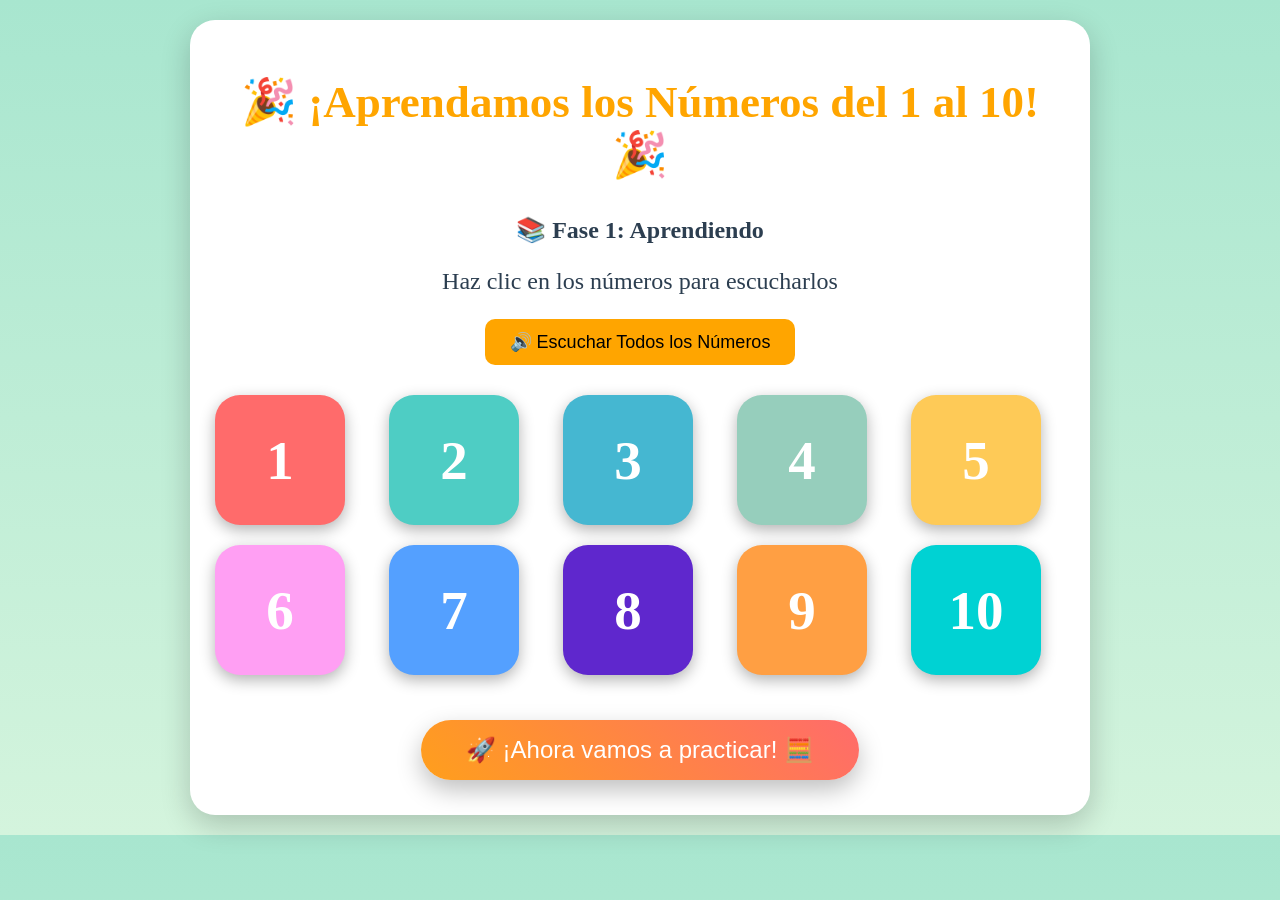
==== actividad2.html @ 5c6880c6 "Add files via upload" ====
<!DOCTYPE html>
<html lang="es">
<head>
    <meta charset="UTF-8">
    <meta name="viewport" content="width=device-width, initial-scale=1.0">
    <title>¡Aprendamos los Números!</title>
    <link rel="icon" href="img/icono.png">
    
    <link rel="stylesheet" href="css/styles.css">
</head>
<body>

    <div class="contenedor">
        <h1>🎉 ¡Aprendamos los Números del 1 al 10! 🎉</h1>

        <!-- SECCIÓN APRENDIENDO -->
        <div class="seccion" id="seccionAprender">
            <h2 style="color:#2c3e50;">📚 Fase 1: Aprendiendo</h2>
            <p style="font-size:24px; color:#2c3e50;">Haz clic en los números para escucharlos</p>

            <button onclick="escucharTodos()">
                🔊 Escuchar Todos los Números
            </button>

            <div class="numeros" id="numerosContainer"></div>
        </div>

        <button class="btn-transition" onclick="window.location.href='actividad3.html'">
            🚀 ¡Ahora vamos a practicar! 🧮
        </button>

        <!-- SECCIÓN PRACTICANDO -->
        <div class="seccion" id="seccionPracticar" style="display: none;">
            <h2 style="color:#2c3e50;">🧮 Fase 2: Aplicando lo aprendido</h2>
            <p style="font-size:22px; color:#2c3e50;">¿Cuántos objetos ves? Toca el número correcto</p>
            <div class="grupo-objetos" id="conteoContainer"></div>
        </div>

        <button id="volverInicioBtn" class="btn-transition" style="display:none;" onclick="volverAlInicio()">
            🔙 Volver al inicio
        </button>
    </div>

    <!-- Audios -->
    <audio id="correctSound" src="https://assets.mixkit.co/active_storage/sfx/2702/2702-preview.mp3"></audio>
    <audio id="errorSound" src="https://assets.mixkit.co/active_storage/sfx/2955/2955-preview.mp3"></audio>

    <canvas id="confetti"></canvas>

    <script src="js/actividad2.js"></script>
</body>
</html>
---- css/styles.css ----
/* styles.css - combinado desde index.html, actividad2.html, actividad3.html, bienvenido.html */

/* index.html styles */
body { background: linear-gradient(to bottom, #87CEEB, #ffffff); font-family: Arial, sans-serif; text-align: center; margin: 0; padding: 20px; }
h1 { color: #ff6600; font-size: 40px; margin-bottom: 20px; }
.contenedor { width: 850px; margin: auto; padding: 30px; border-radius: 20px; background-image: url('../img/fondo.jpg'); background-size: cover; background-position: center; box-shadow: 0px 0px 20px rgba(0,0,0,0.5); }
.contenido { background-color: rgba(15,101,104,0.9); padding: 20px; border-radius: 20px; }
input { padding: 12px; width: 250px; border-radius: 10px; border: 2px solid orange; margin-bottom: 20px; font-size: 16px; }
h3 { color: white; }
.avatares { display: grid; grid-template-columns: repeat(3, 1fr); gap: 20px; justify-items: center; margin: 20px 0; }
.avatares img { width: 120px; height: 120px; object-fit: cover; border-radius: 15px; cursor: pointer; transition: transform 0.3s; border: 3px solid transparent; background-color: white; }
.avatares img:hover { transform: scale(1.1); border: 3px solid orange; }
.seleccionado { border: 4px solid yellow !important; }
button { padding: 12px 25px; background-color: orange; border: none; border-radius: 10px; font-size: 18px; cursor: pointer; transition: 0.3s; }
button:hover { background-color: #ff6600; color: white; }
canvas { position: fixed; top: 0; left: 0; width: 100%; height: 100%; pointer-events: none; z-index: 9999; }

/* actividad2.html styles */
body.activity2, body { font-family: 'Comic Sans MS', cursive; background: linear-gradient(to bottom, #a8e6cf, #d4f4dd); margin: 0; padding: 20px; text-align: center; }
h1 { color: #ff6b6b; font-size: 42px; margin-bottom: 10px; text-shadow: 3px 3px 0px #fff; }
.contenedor { max-width: 1000px; margin: auto; background: white; border-radius: 25px; padding: 25px; box-shadow: 0 10px 30px rgba(0,0,0,0.2); }
.seccion { margin: 35px 0; }
.numeros { display: grid; grid-template-columns: repeat(5, 1fr); gap: 20px; margin: 30px 0; }
.numero { width: 130px; height: 130px; font-size: 55px; font-weight: bold; color: white; border-radius: 25px; display: flex; align-items: center; justify-content: center; cursor: pointer; transition: all 0.4s ease; box-shadow: 0 5px 15px rgba(0,0,0,0.3); }
.numero:hover { transform: scale(1.15); }
.numero.activo { transform: scale(1.35); box-shadow: 0 0 40px 20px #ffff00, 0 0 60px 30px #ffeb3b, 0 0 80px 40px #ff9800; border: 6px solid #fff; z-index: 10; }
.btn-transition { padding: 20px 50px; font-size: 28px; background: linear-gradient(45deg, #ff9f1c, #ff6b6b); color: white; border: none; border-radius: 50px; cursor: pointer; margin: 30px 0; box-shadow: 0 10px 25px rgba(0,0,0,0.25); transition: all 0.4s; }
.btn-transition:hover { transform: scale(1.1) translateY(-5px); }
.conteo { margin: 40px 0; }
.grupo-objetos { display: grid; grid-template-columns: repeat(auto-fit, minmax(280px, 1fr)); gap: 25px; margin: 25px 0; }
.card { background: #f8f9fa; border-radius: 20px; padding: 20px; box-shadow: 0 5px 15px rgba(0,0,0,0.1); }
.objetos { font-size: 60px; margin: 15px 0; min-height: 80px; }
.opciones { display: flex; justify-content: center; gap: 12px; flex-wrap: wrap; margin-top: 15px; }
.opcion { width: 60px; height: 60px; font-size: 28px; font-weight: bold; border-radius: 50%; display: flex; align-items: center; justify-content: center; cursor: pointer; transition: all 0.3s; }

/* actividad3.html styles */
body.activity3 { font-family: 'Comic Sans MS', cursive, sans-serif; background: linear-gradient(to bottom, #a8e6cf, #d4f4dd); }
.header-image { max-width: 180px; margin: 15px auto; }
.progress-container { margin: 20px 0 25px; }
.progress-bar { height: 14px; background: #ddd; border-radius: 10px; overflow: hidden; }
.progress { height: 100%; background: linear-gradient(90deg, #4ecdc4, #45b7d1); width: 0%; transition: width 0.6s ease; }
.grupo-objetos { display: grid; grid-template-columns: repeat(auto-fit, minmax(260px, 1fr)); gap: 20px; margin: 30px 0; }
.card { background: #f8f9fa; border-radius: 25px; padding: 20px; box-shadow: 0 8px 20px rgba(0,0,0,0.1); transition: all 0.3s; position: relative; }
.card.completed { background: #e8f8f0; border: 3px solid #27ae60; }
.card.completed::after { content: "✅ Completado"; position: absolute; top: 12px; right: 12px; background: #27ae60; color: white; font-size: 14px; padding: 4px 10px; border-radius: 20px; }
.pregunta-container { display: flex; align-items: center; justify-content: center; gap: 12px; margin-bottom: 15px; min-height: 55px; }
.pregunta-texto { font-size: 19px; color: #2c3e50; font-weight: bold; }
.cantidad-circular { width: 52px; height: 52px; background: linear-gradient(45deg, #4ecdc4, #45b7d1); color: white; font-size: 24px; border-radius: 50%; display: flex; align-items: center; justify-content: center; box-shadow: 0 5px 15px rgba(0,0,0,0.3); border: 4px solid white; cursor: pointer; }
.objetos { font-size: 38px; margin: 15px 0; min-height: 55px; line-height: 1.1; }
.opciones { display: flex; justify-content: center; gap: 8px; flex-wrap: wrap; margin-top: 15px; }
.opcion { width: 48px; height: 48px; font-size: 22px; font-weight: bold; border-radius: 50%; display: flex; align-items: center; justify-content: center; cursor: pointer; background: #ff6b6b; color: white; transition: all 0.2s; }
.opcion:hover { transform: scale(1.2); }
.resultado { margin-top: 12px; font-size: 19px; min-height: 32px; font-weight: bold; }
.btn-transition { padding: 16px 45px; font-size: 24px; background: linear-gradient(45deg, #ff9f1c, #ff6b6b); color: white; border: none; border-radius: 50px; cursor: pointer; margin: 10px 8px; }

/* bienvenido.html styles */
body.bienvenido { background: linear-gradient(to bottom, #87CEEB, white); font-family: Arial, sans-serif; text-align: center; padding-top: 50px; }
.caja { width: 500px; margin: auto; background: white; padding: 30px; border-radius: 20px; box-shadow: 0px 0px 20px gray; }
h1 { color: orange; font-size: 45px; }
h2 { color: #333; }
img { width: 200px; height: 200px; object-fit: cover; border-radius: 20px; margin-top: 20px; background-color: white; }
.caja button { margin-top: 25px; padding: 12px 25px; border: none; border-radius: 10px; background-color: orange; color: white; font-size: 18px; cursor: pointer; }
.caja button:hover { background-color: #ff6600; }

/* helpers */
.hidden { display: none !important; }

/* end of styles */
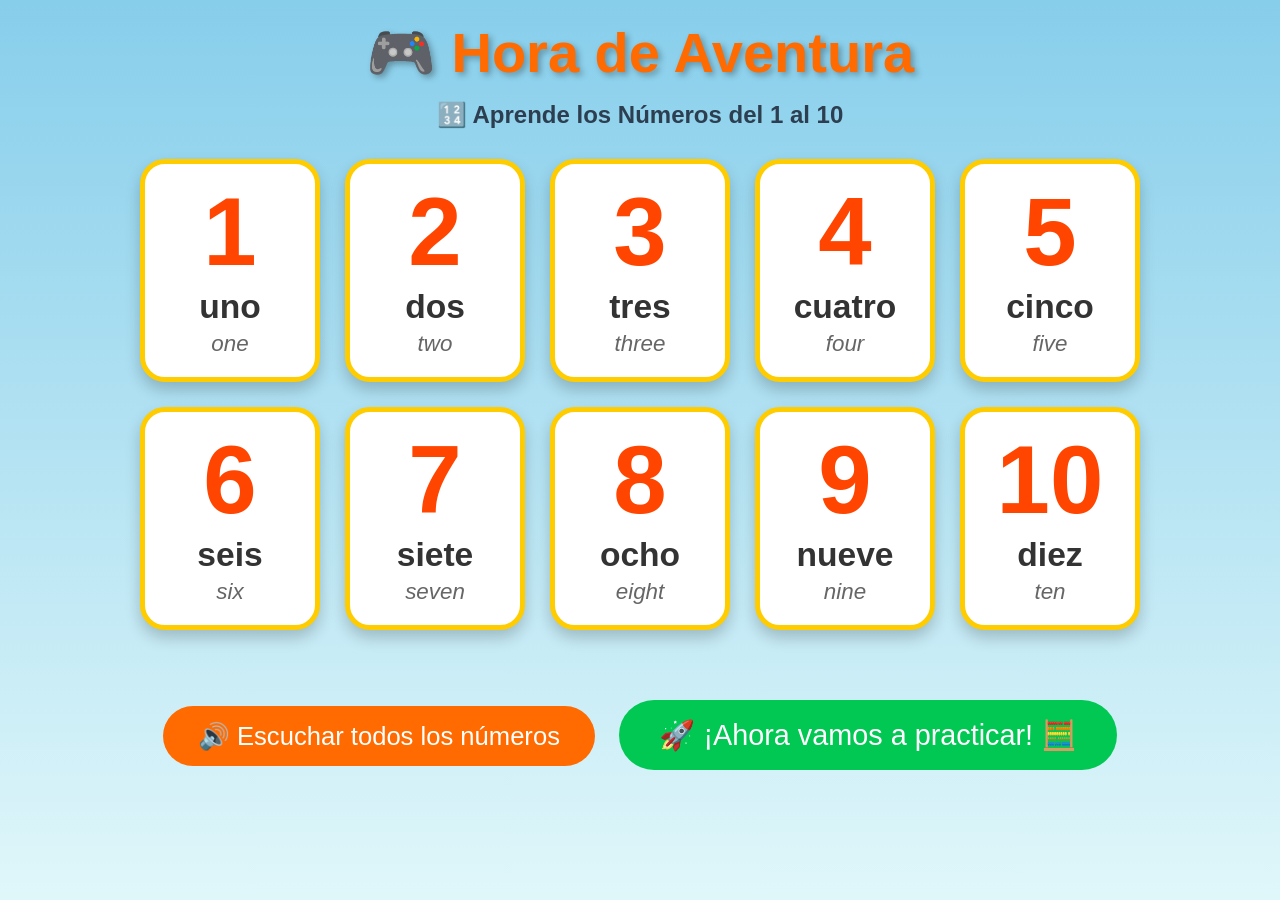
==== commit d0e80d6e: "Add files via upload" ====
--- a/actividad2.html
+++ b/actividad2.html
@@ -3,50 +3,278 @@
 <head>
     <meta charset="UTF-8">
     <meta name="viewport" content="width=device-width, initial-scale=1.0">
-    <title>¡Aprendamos los Números!</title>
-    <link rel="icon" href="img/icono.png">
+    <title>🔢 Aprendamos los Números - Hora de Aventura</title>
     
-    <link rel="stylesheet" href="css/styles.css">
+    <style>
+        * { 
+            margin: 0; 
+            padding: 0; 
+            box-sizing: border-box; 
+        }
+
+        body {
+            font-family: 'Comic Sans MS', cursive, sans-serif;
+            background: linear-gradient(to bottom, #87CEEB, #E0F7FA);
+            text-align: center;
+            padding: 20px;
+            min-height: 100vh;
+        }
+
+        h1 { 
+            color: #FF6B00; 
+            font-size: 3.5rem; 
+            margin-bottom: 10px; 
+            text-shadow: 3px 3px 6px rgba(0,0,0,0.3); 
+        }
+
+        h2 {
+            color: #2c3e50;
+            margin: 15px 0 25px 0;
+        }
+
+        .contenedor { 
+            max-width: 1000px; 
+            margin: 0 auto; 
+        }
+
+        .numeros-grid {
+            display: grid;
+            grid-template-columns: repeat(auto-fit, minmax(180px, 1fr));
+            gap: 25px;
+            margin: 30px 0;
+        }
+
+        .tarjeta {
+            background: white;
+            border-radius: 25px;
+            padding: 20px 15px;
+            box-shadow: 0 8px 15px rgba(0,0,0,0.2);
+            transition: all 0.4s;
+            cursor: pointer;
+            border: 5px solid #FFCC00;
+            position: relative;
+        }
+
+        .tarjeta:hover { 
+            transform: scale(1.08); 
+        }
+
+        .tarjeta.activo {
+            border-color: #00FF00;
+            box-shadow: 0 0 25px #00FF00;
+            transform: scale(1.12);
+            background: #F0FFF0;
+        }
+
+        .numero {
+            font-size: 6rem;
+            font-weight: bold;
+            color: #FF4500;
+            line-height: 1;
+            margin-bottom: 8px;
+        }
+
+        .palabra {
+            font-size: 2.1rem;
+            color: #333;
+            font-weight: bold;
+            margin-bottom: 5px;
+        }
+
+        .palabra-en {
+            font-size: 1.4rem;
+            color: #666;
+            font-style: italic;
+        }
+
+        /* Nueva sección para mostrar las estrellas */
+        .visualizacion {
+            margin: 30px auto;
+            padding: 20px;
+            background: white;
+            border-radius: 25px;
+            min-height: 120px;
+            box-shadow: 0 8px 15px rgba(0,0,0,0.15);
+            display: none;
+            align-items: center;
+            justify-content: center;
+            flex-wrap: wrap;
+            gap: 12px;
+            font-size: 3.2rem;
+        }
+
+        button {
+            margin: 15px 10px;
+            padding: 15px 35px;
+            font-size: 1.6rem;
+            background: #FF6B00;
+            color: white;
+            border: none;
+            border-radius: 50px;
+            cursor: pointer;
+            transition: all 0.3s;
+        }
+
+        button:hover { 
+            background: #FF4500; 
+            transform: scale(1.05);
+        }
+
+        .btn-practicar {
+            background: #00C853;
+            font-size: 1.8rem;
+            padding: 18px 40px;
+            margin-top: 40px;
+        }
+
+        .btn-practicar:hover {
+            background: #00B140;
+        }
+
+        .user-profile {
+            display: none;
+            align-items: center;
+            gap: 10px;
+            justify-content: center;
+            margin: 0 auto 20px auto;
+            max-width: 260px;
+            padding: 10px 14px;
+            border-radius: 999px;
+            background: rgba(255,255,255,0.95);
+            box-shadow: 0 8px 25px rgba(0,0,0,0.12);
+        }
+
+        .user-profile img {
+            width: 48px;
+            height: 48px;
+            border-radius: 50%;
+            object-fit: cover;
+            border: 3px solid #FF6B00;
+        }
+
+        .user-profile .user-name {
+            margin: 0;
+            font-weight: bold;
+            font-size: 1rem;
+            color: #333;
+            white-space: nowrap;
+            overflow: hidden;
+            text-overflow: ellipsis;
+        }
+    </style>
 </head>
 <body>
 
+    <div class="user-profile" id="userProfile" style="display:none;">
+        <img id="userAvatar" class="user-avatar" src="" alt="Avatar del usuario">
+        <p class="user-name" id="userName">--</p>
+    </div>
+
     <div class="contenedor">
-        <h1>🎉 ¡Aprendamos los Números del 1 al 10! 🎉</h1>
-
-        <!-- SECCIÓN APRENDIENDO -->
-        <div class="seccion" id="seccionAprender">
-            <h2 style="color:#2c3e50;">📚 Fase 1: Aprendiendo</h2>
-            <p style="font-size:24px; color:#2c3e50;">Haz clic en los números para escucharlos</p>
-
-            <button onclick="escucharTodos()">
-                🔊 Escuchar Todos los Números
-            </button>
-
-            <div class="numeros" id="numerosContainer"></div>
-        </div>
-
-        <button class="btn-transition" onclick="window.location.href='actividad3.html'">
+        <h1>🎮 Hora de Aventura</h1>
+        <h2>🔢 Aprende los Números del 1 al 10</h2>
+
+        <div class="numeros-grid" id="grid"></div>
+
+        <!-- Zona donde aparecerán las estrellas -->
+        <div class="visualizacion" id="visualizacion"></div>
+
+        <button id="btnEscuchar">🔊 Escuchar todos los números</button>
+        
+        <button class="btn-practicar" onclick="window.location.href='actividad3.html'">
             🚀 ¡Ahora vamos a practicar! 🧮
         </button>
-
-        <!-- SECCIÓN PRACTICANDO -->
-        <div class="seccion" id="seccionPracticar" style="display: none;">
-            <h2 style="color:#2c3e50;">🧮 Fase 2: Aplicando lo aprendido</h2>
-            <p style="font-size:22px; color:#2c3e50;">¿Cuántos objetos ves? Toca el número correcto</p>
-            <div class="grupo-objetos" id="conteoContainer"></div>
-        </div>
-
-        <button id="volverInicioBtn" class="btn-transition" style="display:none;" onclick="volverAlInicio()">
-            🔙 Volver al inicio
-        </button>
     </div>
 
-    <!-- Audios -->
-    <audio id="correctSound" src="https://assets.mixkit.co/active_storage/sfx/2702/2702-preview.mp3"></audio>
-    <audio id="errorSound" src="https://assets.mixkit.co/active_storage/sfx/2955/2955-preview.mp3"></audio>
-
-    <canvas id="confetti"></canvas>
-
-    <script src="js/actividad2.js"></script>
+    <script>
+        const numeros = [
+            { num: 1, palabra: "uno", english: "one" },
+            { num: 2, palabra: "dos", english: "two" },
+            { num: 3, palabra: "tres", english: "three" },
+            { num: 4, palabra: "cuatro", english: "four" },
+            { num: 5, palabra: "cinco", english: "five" },
+            { num: 6, palabra: "seis", english: "six" },
+            { num: 7, palabra: "siete", english: "seven" },
+            { num: 8, palabra: "ocho", english: "eight" },
+            { num: 9, palabra: "nueve", english: "nine" },
+            { num: 10, palabra: "diez", english: "ten" }
+        ];
+
+        const grid = document.getElementById('grid');
+        const visualizacion = document.getElementById('visualizacion');
+        const btnEscuchar = document.getElementById('btnEscuchar');
+        let isPlaying = false;
+
+        numeros.forEach(item => {
+            const div = document.createElement('div');
+            div.className = 'tarjeta';
+            div.dataset.num = item.num;
+
+            div.innerHTML = `
+                <div class="numero">${item.num}</div>
+                <div class="palabra">${item.palabra}</div>
+                <div class="palabra-en">${item.english}</div>
+            `;
+
+            div.addEventListener('click', () => {
+                if (isPlaying) return;
+                
+                speechSynthesis.cancel();
+                decirNumero(item.palabra);
+                
+                // Mostrar estrellas correspondientes
+                mostrarEstrellas(item.num);
+            });
+
+            grid.appendChild(div);
+        });
+
+        function decirNumero(texto) {
+            if ('speechSynthesis' in window) {
+                const utterance = new SpeechSynthesisUtterance(texto);
+                utterance.lang = 'es-ES';
+                utterance.rate = 0.95;
+                utterance.pitch = 1;
+                speechSynthesis.speak(utterance);
+            }
+        }
+
+        function mostrarEstrellas(cantidad) {
+            visualizacion.innerHTML = '';
+            visualizacion.style.display = 'flex';
+            
+            for (let i = 0; i < cantidad; i++) {
+                const estrella = document.createElement('span');
+                estrella.textContent = '⭐';
+                visualizacion.appendChild(estrella);
+            }
+        }
+
+        // Reproducir todos
+        async function repetirTodo() {
+            if (isPlaying) return;
+            
+            isPlaying = true;
+            btnEscuchar.disabled = true;
+            visualizacion.style.display = 'none'; // Ocultar estrellas al reproducir todos
+            
+            const tarjetas = document.querySelectorAll('.tarjeta');
+            
+            for (let i = 0; i < numeros.length; i++) {
+                tarjetas.forEach(t => t.classList.remove('activo'));
+                tarjetas[i].classList.add('activo');
+                
+                decirNumero(numeros[i].palabra);
+                await new Promise(resolve => setTimeout(resolve, 1600));
+            }
+            
+            tarjetas.forEach(t => t.classList.remove('activo'));
+            isPlaying = false;
+            btnEscuchar.disabled = false;
+        }
+
+        btnEscuchar.addEventListener('click', repetirTodo);
+    </script>
+    <script src="js/profile.js" defer></script>
 </body>
 </html>
